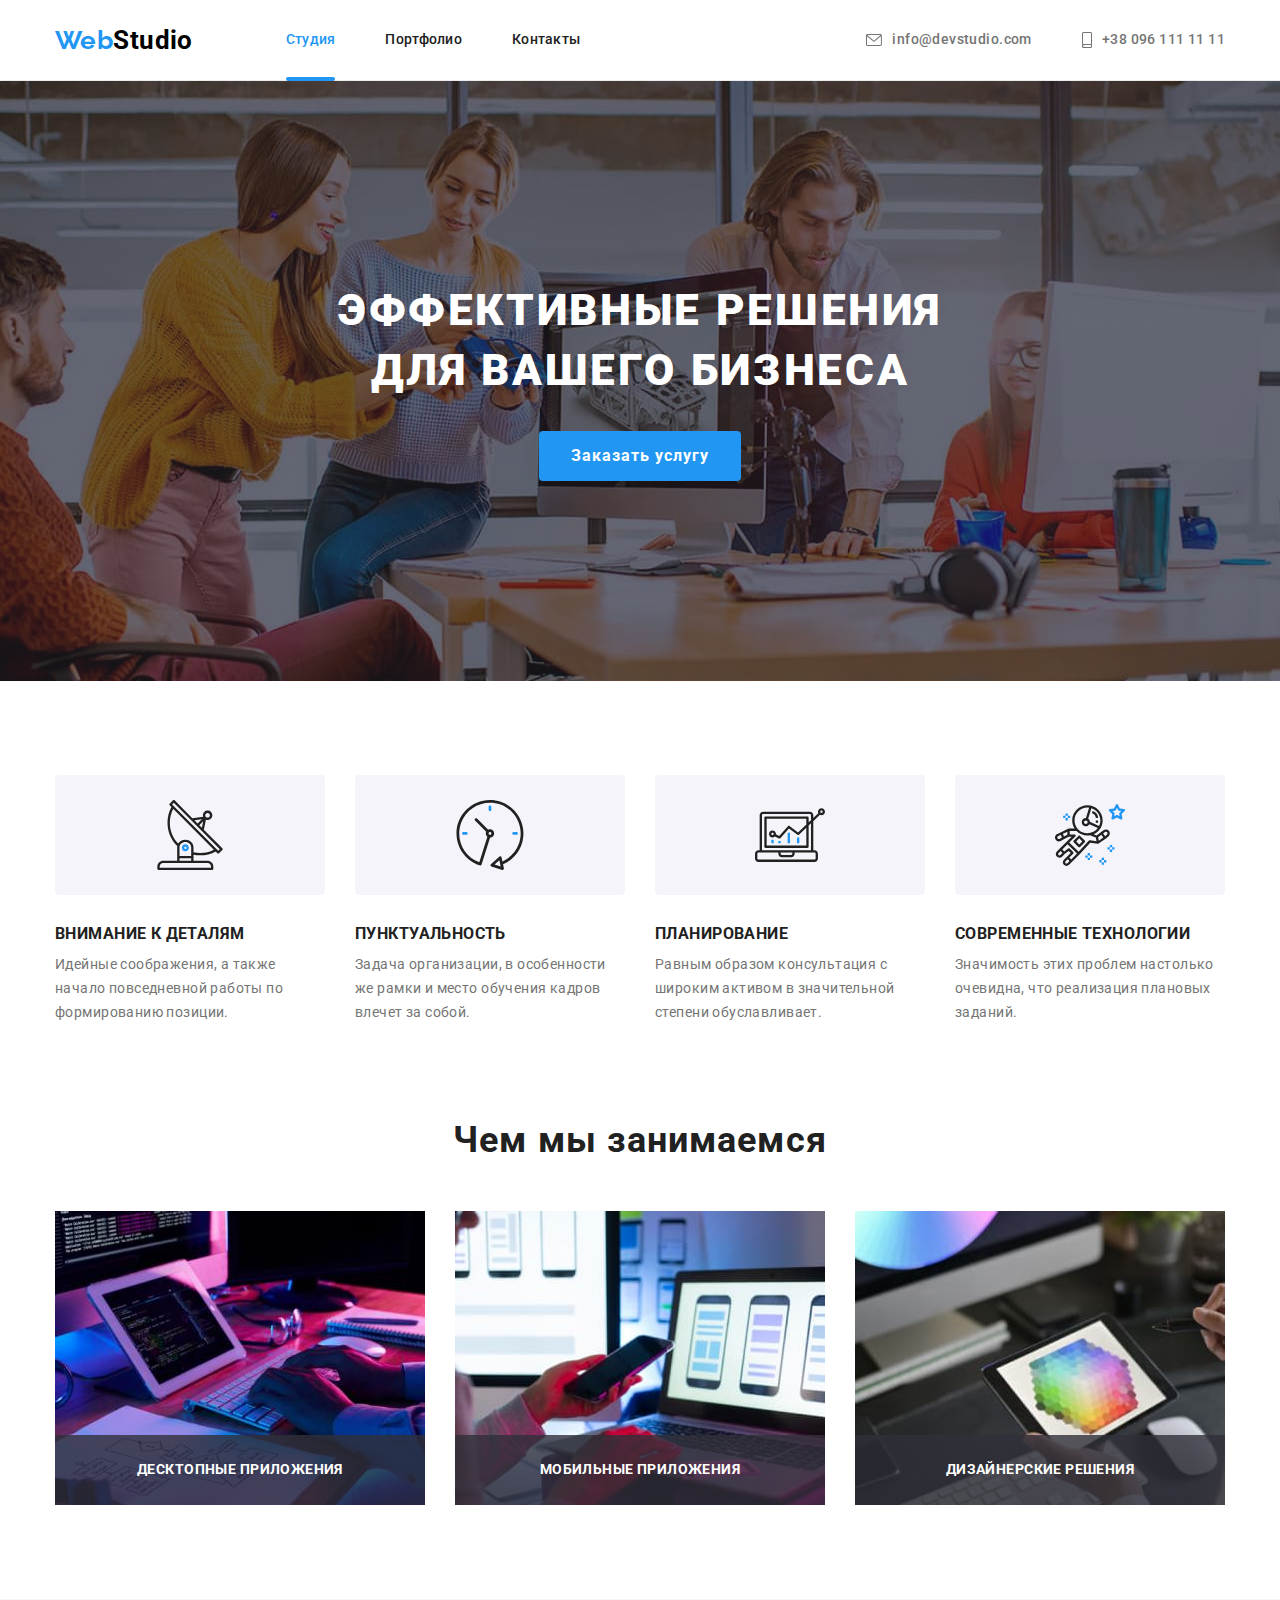
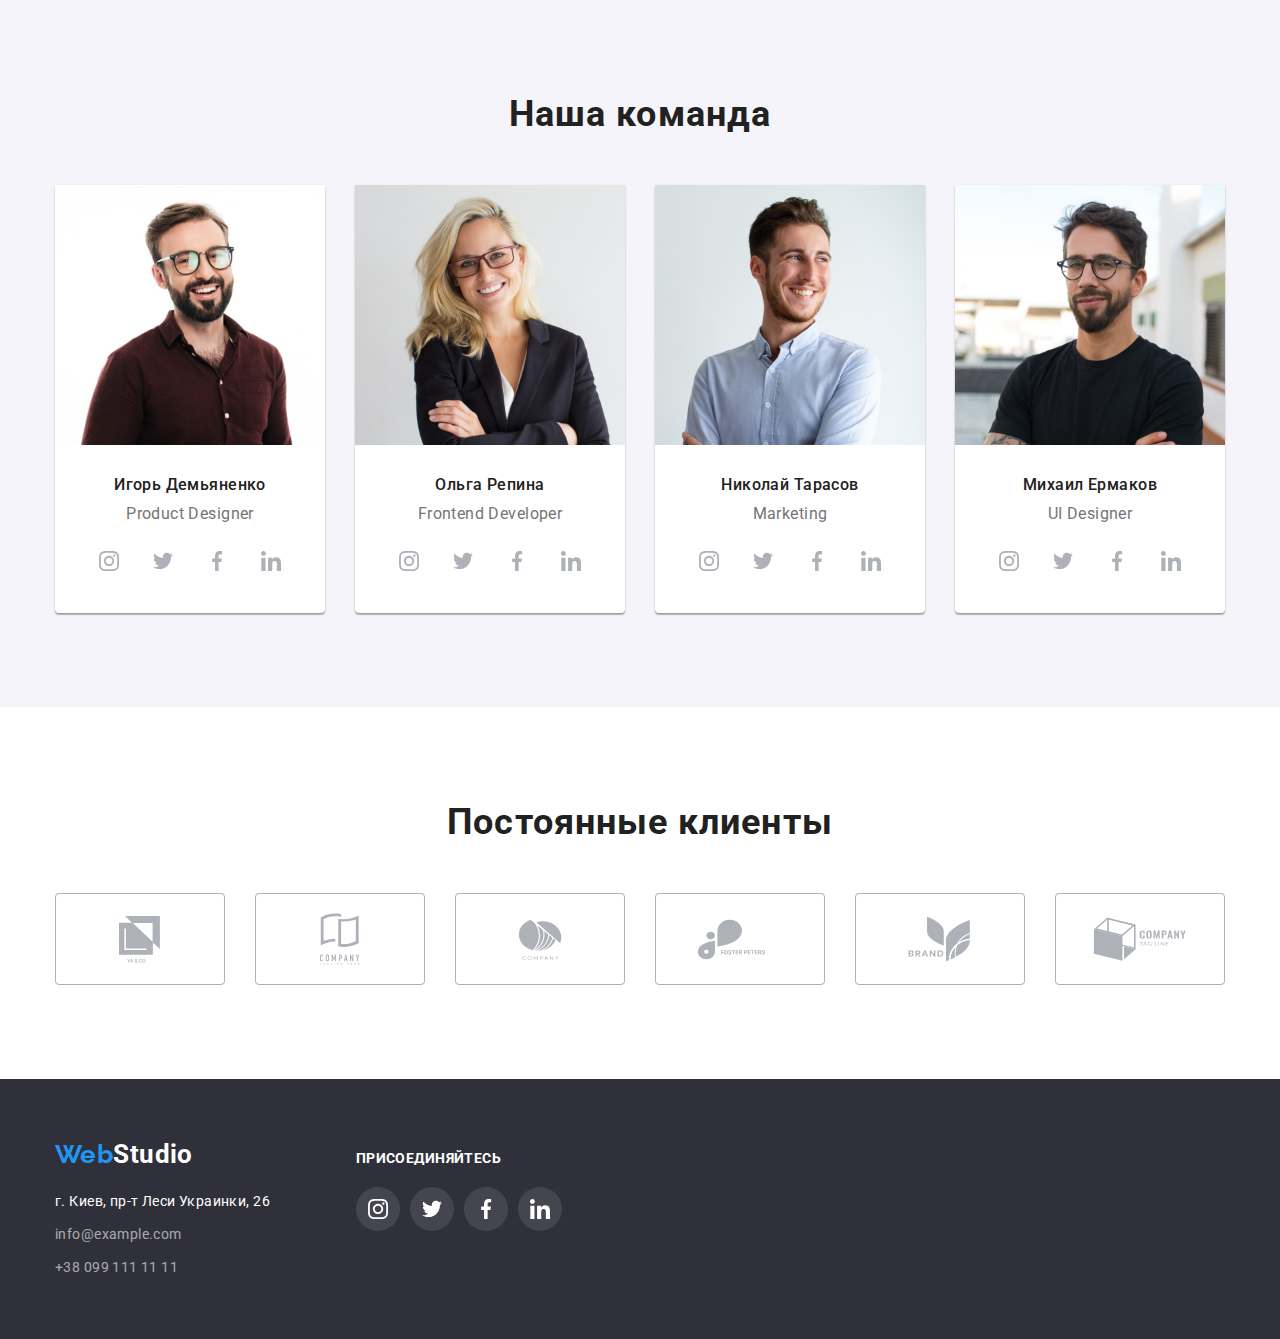
==== index.html @ de64596e "Структура HW-5" ====
<!DOCTYPE html>
<html lang="ru">
  <head>
    <meta charset="UTF-8" />
    <meta http-equiv="X-UA-Compatible" content="IE=edge" />
    <meta name="viewport" content="width=device-width, initial-scale=1.0" />
    <title>WebStudio</title>
    <link rel="preconnect" href="https://fonts.googleapis.com" />
    <link rel="preconnect" href="https://fonts.gstatic.com" crossorigin />
    <link
      href="https://fonts.googleapis.com/css2?family=Raleway:wght@700&family=Roboto:wght@400;500;700;900&display=swap"
      rel="stylesheet"
    />
    <link
      rel="stylesheet"
      href="https://cdnjs.cloudflare.com/ajax/libs/modern-normalize/1.1.0/modern-normalize.min.css"
    />
    <link rel="stylesheet" href="./style.css" />
  </head>
  <body>
    <header class="header">
      <div class="container header-pages">
        <nav class="menu-nav">
          <a href="" class="logo link">Web<span class="header-logo">Studio</span></a>
          <ul class="site-nav list">
            <li class="item active"><a href="" class="site-nav-link link active">Студия</a></li>
            <li class="item">
              <a href="./portfolio.html" class="site-nav-link link">Портфолио</a>
            </li>
            <li class="item"><a href="" class="site-nav-link link">Контакты</a></li>
          </ul>
        </nav>
        <ul class="header-contacts-nav list">
          <li class="item">
            <a href="mailto:info@devstudio.com" class="header-contacts-nav-link link">
              <svg class="header-icon" width="16" height="12">
                <use href="./images/sprite.svg#icon-envelope"></use>
              </svg>
              info@devstudio.com</a
            >
          </li>
          <li class="item">
            <a href="tel:+380961111111" class="header-contacts-nav-link link">
              <svg class="header-icon" width="10" height="16">
                <use href="./images/sprite.svg#icon-smartphone"></use>
              </svg>
              +38 096 111 11 11
            </a>
          </li>
        </ul>
      </div>
    </header>
    <main>
      <div class="overlay">
        <section class="hero">
          <h1 class="hero-title">Эффективные решения <br> для вашего бизнеса</h1>
          <button type="button" class="button" data-modal-open>Заказать услугу</button>
        </section>
      </div>
      <section class="quality section">
        <div class="container">
          <h2 class="visually-hidden">Наши качества</h2>
          <ul class="quality-menu list flex-box">
            <li class="flex-item">
              <div class="quality-bg-icon">
                <svg width="70" height="70">
                  <use href="./images/sprite.svg#icon-antenna"></use>
                </svg>
              </div>
              <h3 class="quality-menu-title">Внимание к деталям</h3>
              <p class="quality-menu-text">
                Идейные соображения, а также начало повседневной работы по формированию позиции.
              </p>
            </li>
            <li class="flex-item">
              <div class="quality-bg-icon">
                <svg width="70" height="70">
                  <use href="./images/sprite.svg#icon-clock"></use>
                </svg>
              </div>
              <h3 class="quality-menu-title">Пунктуальность</h3>
              <p class="quality-menu-text">
                Задача организации, в особенности же рамки и место обучения кадров влечет за собой.
              </p>
            </li>
            <li class="flex-item">
              <div class="quality-bg-icon">
                <svg width="70" height="70">
                  <use href="./images/sprite.svg#icon-diagram"></use>
                </svg>
              </div>
              <h3 class="quality-menu-title">Планирование</h3>
              <p class="quality-menu-text">
                Равным образом консультация с широким активом в значительной степени обуславливает.
              </p>
            </li>
            <li class="flex-item">
              <div class="quality-bg-icon">
                <svg width="70" height="70">
                  <use href="./images/sprite.svg#icon-astronaut"></use>
                </svg>
              </div>
              <h3 class="quality-menu-title">Современные технологии</h3>
              <p class="quality-menu-text">
                Значимость этих проблем настолько очевидна, что реализация плановых заданий.
              </p>
            </li>
          </ul>
        </div>
      </section>

      <section class="work section container">
        <h2 class="title">Чем мы занимаемся</h2>
        <ul class="work-menu flex-box list">
          <li class="flex-item">
            <div class="work-overlay-block"> <img
              src="./images/work-computer.jpg"
              alt="Работа за компьютером"
              width="370"
              height="294"
            />
            <p class="work-overlay-text">Десктопные приложения</p>
          </div>
           

          </li>
          <li class="flex-item">
            <div class="work-overlay-block"> <img src="./images/work-phone.jpg" alt="Работа в телефоне" width="370" height="294" />
            <p class="work-overlay-text">Мобильные приложения</p></div>
          </li>
          <li class="flex-item">
            <div class="work-overlay-block"> <img src="./images/work-tablet.jpg" alt="Работа на планшете" width="370" height="294" />
            <p class="work-overlay-text">Дизайнерские решения</p></div>
          </li>
        </ul>
      </section>
      <section class="team section">
        <div class="container">
          <h2 class="title">Наша команда</h2>
          <ul class="team-menu list flex-box">
            <li class="flex-item">
              <img
                src="./images/igor-demyanenko.jpg"
                alt="Игорь Демьяненко"
                width="270"
                height="260"
              />
              <div class="teammate-name">
                <h3 class="team-menu-title">Игорь Демьяненко</h3>
                <p lang="en" class="team-menu-text">Product Designer</p>
                <ul class="team-item-list social-list list">
                  <li class="social-item">
                    <a href="" class="social-link link" target="_blank" rel="noreferrer noopener"
                      ><svg class="social-icon" aria-label="instagram">
                        <use href="./images/sprite.svg#icon-instagram"></use></svg></a>
                  </li>
                  <li class="social-item">
                    <a href="" class="social-link link" target="_blank" rel="noreferrer noopener">
                      <svg class="social-icon" aria-label="twitter">
                        <use href="./images/sprite.svg#icon-twitter"></use></svg></a>
                  </li>
                  <li class="social-item">
                    <a href="" class="social-link link" target="_blank" rel="noreferrer noopener">
                      <svg class="social-icon" aria-label="facebook">
                        <use href="./images/sprite.svg#icon-facebook"></use></svg></a>
                  </li>
                  <li class="social-item">
                    <a href="" class="social-link link" target="_blank" rel="noreferrer noopener"
                      ><svg class="social-icon" aria-label="linkedin">
                        <use href="./images/sprite.svg#icon-linkedin"></use></svg></a>
                  </li>
                </ul>
              </div>
            </li>
            <li class="flex-item">
              <img src="./images/olga-repina.jpg" alt="Ольга Репина" width="270" height="260" />
              <div class="teammate-name">
                <h3 class="team-menu-title">Ольга Репина</h3>
                <p lang="en" class="team-menu-text">Frontend Developer</p>
                <ul class="team-item-list social-list list">
                  <li class="social-item">
                    <a href="" class="social-link link" target="_blank" rel="noreferrer noopener"
                      ><svg class="social-icon" aria-label="instagram">
                        <use href="./images/sprite.svg#icon-instagram"></use></svg></a>
                  </li>
                  <li class="social-item">
                    <a href="" class="social-link link" target="_blank" rel="noreferrer noopener">
                      <svg class="social-icon" aria-label="twitter">
                        <use href="./images/sprite.svg#icon-twitter"></use></svg></a>
                  </li>
                  <li class="social-item">
                    <a href="" class="social-link link" target="_blank" rel="noreferrer noopener">
                      <svg class="social-icon" aria-label="facebook">
                        <use href="./images/sprite.svg#icon-facebook"></use></svg></a>
                  </li>
                  <li class="social-item">
                    <a href="" class="social-link link" target="_blank" rel="noreferrer noopener"
                      ><svg class="social-icon" aria-label="linkedin">
                        <use href="./images/sprite.svg#icon-linkedin"></use></svg></a>
                  </li>
                </ul>
              </div>
            </li>
            <li class="flex-item">
              <img
                src="./images/nikolay-tarasov.jpg"
                alt="Николай Тарасов"
                width="270"
                height="260"
              />
              <div class="teammate-name">
                <h3 class="team-menu-title">Николай Тарасов</h3>
                <p lang="en" class="team-menu-text">Marketing</p>
                <ul class="team-item-list social-list list">
                  <li class="social-item">
                    <a href="" class="social-link link" target="_blank" rel="noreferrer noopener"
                      ><svg class="social-icon" aria-label="instagram">
                        <use href="./images/sprite.svg#icon-instagram"></use></svg></a>
                  </li>
                  <li class="social-item">
                    <a href="" class="social-link link" target="_blank" rel="noreferrer noopener">
                      <svg class="social-icon" aria-label="twitter">
                        <use href="./images/sprite.svg#icon-twitter"></use></svg></a>
                  </li>
                  <li class="social-item">
                    <a href="" class="social-link link" target="_blank" rel="noreferrer noopener">
                      <svg class="social-icon" aria-label="facebook">
                        <use href="./images/sprite.svg#icon-facebook"></use></svg></a>
                  </li>
                  <li class="social-item">
                    <a href="" class="social-link link" target="_blank" rel="noreferrer noopener"
                      ><svg class="social-icon" aria-label="linkedin">
                        <use href="./images/sprite.svg#icon-linkedin"></use></svg></a>
                  </li>
                </ul>
              </div>
            </li>
            <li class="flex-item">
              <img
                src="./images/mikhail-ermakov.jpg"
                alt="Михаил Ермаков"
                width="270"
                height="260"
              />
              <div class="teammate-name">
                <h3 class="team-menu-title">Михаил Ермаков</h3>
                <p lang="en" class="team-menu-text">UI Designer</p>
                <ul class="team-item-list social-list list">
                  <li class="social-item"> 
                    <a href="" class="social-link link" target="_blank" rel="noreferrer noopener"
                      ><svg class="social-icon" aria-label="instagram">
                        <use href="./images/sprite.svg#icon-instagram"></use></svg></a>
                  </li>
                  <li class="social-item">
                    <a href="" class="social-link link" target="_blank" rel="noreferrer noopener">
                      <svg class="social-icon" aria-label="twitter">
                        <use href="./images/sprite.svg#icon-twitter"></use></svg></a>
                  </li>
                  <li class="social-item">
                    <a href="" class="social-link link" target="_blank" rel="noreferrer noopener">
                      <svg class="social-icon" aria-label="facebook">
                        <use href="./images/sprite.svg#icon-facebook"></use></svg></a>
                  </li>
                  <li class="social-item">
                    <a href="" class="social-link link" target="_blank" rel="noreferrer noopener"
                      ><svg class="social-icon" aria-label="linkedin">
                        <use href="./images/sprite.svg#icon-linkedin"></use></svg></a>
                  </li>
                </ul>
              </div>
            </li>
          </ul>
        </div>
      </section>
      <section class="clients section">
        <div class="container">
          <h2 class="clients-title title">Постоянные клиенты</h2>
          <ul class="clients-list flex-box list">
            <li class="clients-item flex-item">
              <a href="" class="clients-link link" target="_blank" rel="noreferrer noopener">
                <svg class="clients-icon" width="41" height="47">
                  <use href="./images/sprite.svg#icon-client-1"></use>
                </svg>
              </a>
            </li>
            <li class="clients-item flex-item">
              <a href="" class="clients-link link" target="_blank" rel="noreferrer noopener">
                <svg class="clients-icon" width="40" height="52">
                  <use href="./images/sprite.svg#icon-client-2"></use>
                </svg>
              </a>
            </li>
            <li class="clients-item flex-item">
              <a href="" class="clients-link link" target="_blank" rel="noreferrer noopener">
                <svg class="clients-icon" width="44" height="41">
                  <use href="./images/sprite.svg#icon-client-3"></use>
                </svg>
              </a>
            </li>
            <li class="clients-item flex-item">
              <a href="" class="clients-link link" target="_blank" rel="noreferrer noopener">
                <svg class="clients-icon" width="85" height="41">
                  <use href="./images/sprite.svg#icon-client-4"></use>
                </svg>
              </a>
            </li>
            <li class="clients-item flex-item">
              <a href="" class="clients-link link" target="_blank" rel="noreferrer noopener">
                <svg class="clients-icon" width="63" height="46">
                  <use href="./images/sprite.svg#icon-client-5"></use>
                </svg>
              </a>
            </li>
            <li class="clients-item flex-item">
              <a href="" class="clients-link link" target="_blank" rel="noreferrer noopener">
                <svg class="clients-icon" width="94" height="44">
                  <use href="./images/sprite.svg#icon-client-6"></use>
                </svg>
              </a>
            </li>
          </ul>
        </div>
      </section>
    
    </main>
    <footer class="footer">
      <div class="container flex-footer">
        <div class="item-footer">
          <a href="" class="logo link">Web<span class="footer-logo">Studio</span></a>
          <address>
            <p class="footer-address-text">г. Киев, пр-т Леси Украинки, 26</p>
            <ul class="footer-contacts-nav list">
              <li class="item">
                <a href="mailto:info@example.com" class="footer-contacts-nav-link link"
                  >info@example.com</a
                >
              </li>
              <li class="item">
                <a href="tel:+380991111111" class="footer-contacts-nav-link link"
                  >+38 099 111 11 11</a
                >
              </li>
            </ul>
          </address>
        </div>
        <div class="item-footer">
          <strong class="join-title">присоединяйтесь</strong>
          <ul class="social-join-list social-list list">
            <li class="social-item">
              <a href="" class="social-link join-link link" target="_blank" rel="noreferrer noopener"
                ><svg class="social-icon join-icon" aria-label="instagram">
                  <use href="./images/sprite.svg#icon-instagram"></use></svg></a>
            </li>
            <li class="social-item">
              <a href="" class="social-link join-link link" target="_blank" rel="noreferrer noopener">
                <svg class="social-icon join-icon" aria-label="twitter">
                  <use href="./images/sprite.svg#icon-twitter"></use></svg></a>
            </li>
            <li class="social-item">
              <a href="" class="social-link join-link link" target="_blank" rel="noreferrer noopener">
                <svg class="social-icon join-icon" aria-label="facebook">
                  <use href="./images/sprite.svg#icon-facebook"></use></svg></a>
            </li>
            <li class="social-item">
              <a href="" class="social-link join-link link" target="_blank" rel="noreferrer noopener"
                ><svg class="social-icon join-icon" aria-label="linkedin">
                  <use href="./images/sprite.svg#icon-linkedin"></use></svg></a>
            </li>
          </ul>
        </div>
      </div>
    </footer>
    <div class="backdrop is-hidden" data-modal>
      <div class="modal">
        <button type="button" class="modal-button" data-modal-close>
          <svg class="modal-button-icon" width="18" height="18"><use href="./images/sprite.svg#icon-close-black"></use></svg>
        </button>
      </div>
    </div>
    <script src="./js/modal.js"></script>
  </body>
</html>
---- style.css ----
:root {
  --primary-text-color: #757575;
  --secondary-text-color: #212121;
  --accent-color: #2196f3;
  --primary-bg-color: #2f303a;
  --secondary-bg-color: #f5f4fa;
  --white-color: #ffffff;
  --white-transparent-color: rgba(255, 255, 255, 0.6);
  --black-color: #000000;
  --primary-border-color: #ececec;
  --secondary-border-color: #eeeeee;
  --hero-bg-color: #c4c4c4;
  --hero-bg-overlay: rgba(47, 48, 58, 0.4);
  --icon-color: #afb1b8;
  --icon-join-bg-color: rgba(255, 255, 255, 0.1);
  --backdrop-bg-color: rgba(0, 0, 0, 0.2);
  --modal-border-color: rgba(0, 0, 0, 0.1);

  --padding-top: 94px;
  --padding-bottom: 94px;

  --margin-top: 30px;
  --margin-left: 30px;

  --item-num: 4;

  --transition-duration: 250ms;
  --transition-timing-function: cubic-bezier(0.4, 0, 0.2, 1);
}

body {
  background-color: var(--white-color);
  color: var(--primary-text-color);
  font-family: 'Roboto', sans-serif;
  font-size: 14px;
  line-height: 1.7;
  letter-spacing: 0.03em;
}
h1,
h2,
h3,
h4,
h5,
h6,
p,
ul {
  margin: 0;
  padding: 0;
}
img {
  display: block;
  max-width: 100%;
  height: auto;
}

.container {
  width: 1200px;
  margin: 0 auto;
  padding-left: 15px;
  padding-right: 15px;
}
.visually-hidden {
  position: absolute;
  clip: rect(0 0 0 0);
  width: 1px;
  height: 1px;
  margin: -1px;
}
.link {
  text-decoration: none;
}

.list {
  list-style: none;
}
.section {
  padding-top: var(--padding-top);
  padding-bottom: var(--padding-bottom);
}

.flex-box {
  display: flex;
  flex-wrap: wrap;
  margin-top: calc(var(--margin-top) * -1);
  margin-left: calc(var(--margin-left) * -1);
}

.flex-item {
  width: calc(100% / var(--item-num) - var(--margin-left));
  margin-top: var(--margin-top);
  margin-left: var(--margin-left);
}

/* header */
.header {
  border-bottom: 1px solid var(--primary-border-color);
}
.header-pages {
  display: flex;
  align-items: center;
}
.menu-nav {
  display: flex;
  align-items: center;
}
.logo {
  margin-right: 93px;

  font-family: Raleway;
  font-weight: 700;
  font-size: 26px;
  line-height: 1.19;
  color: var(--accent-color);

  transition: color var(--transition-duration) var(--transition-timing-function);
}
.header .logo:hover,
.header .logo:focus {
  color: var(--black-color);
}
.header-logo {
  color: var(--black-color);
  font-family: 'Roboto', sans-serif;
}

.site-nav {
  display: flex;
}

.site-nav > .item:not(:last-child) {
  margin-right: 50px;
}

.site-nav-link {
  display: block;
  padding-top: 32px;
  padding-bottom: 32px;

  font-weight: 500;
  line-height: 1.14;
  letter-spacing: 0.02em;
  color: var(--secondary-text-color);

  transition: color var(--transition-duration) var(--transition-timing-function);
}
.site-nav-link.active {
  color: var(--accent-color);
}
.item.active {
  position: relative;
}
.item.active::after {
  position: absolute;
  content: '';
  bottom: -1px;
  left: 0;
  display: block;
  width: 100%;
  height: 4px;
  background-color: var(--accent-color);
  border-radius: 2px;
}
.header-contacts-nav {
  display: flex;
  margin-left: auto;
}
.header-contacts-nav > .item:not(:last-child) {
  margin-right: 50px;
}
.header-contacts-nav-link {
  font-family: Roboto;
  font-style: normal;
  font-weight: 500;
  line-height: 1.14;
  color: inherit;
  fill: currentColor;
  display: flex;
  align-items: center;

  transition: color var(--transition-duration) var(--transition-timing-function);
}
.header-icon {
  margin-right: 10px;
}
.site-nav-link:hover,
.site-nav-link:focus,
.header-contacts-nav-link:hover,
.header-contacts-nav-link:focus {
  color: var(--accent-color);
}

/* main */
.overlay {
  max-width: 1600px;
  margin-left: auto;
  margin-right: auto;
  background-image: linear-gradient(to right, var(--hero-bg-overlay), var(--hero-bg-overlay)),
    url(./images/hero-bg.jpg);
  background-repeat: no-repeat;
  background-position: center;
  background-size: cover;
  background-color: var(--hero-bg-color);
}
.hero {
  /* Чтобы видеть белый цвет текста */
  padding-top: 200px;
  padding-bottom: 200px;

  text-align: center;
}
.hero-title {
  margin-bottom: 30px;

  font-weight: 900;
  font-size: 44px;
  line-height: 1.36;
  letter-spacing: 0.06em;
  text-transform: uppercase;
  color: var(--white-color);
}
.hero .button {
  padding: 10px 32px;
  border: 0;
  border-radius: 4px;

  font-weight: 700;
  font-size: 16px;
  line-height: 1.88;
  letter-spacing: 0.06em;
  color: var(--white-color);
  background-color: var(--accent-color);
  cursor: pointer;

  transition: color var(--transition-duration) var(--transition-timing-function),
    background-color var(--transition-duration) var(--transition-timing-function);
}
.hero .button:hover,
.hero .button:focus {
  color: var(--secondary-text-color);
  background-color: var(--secondary-bg-color);
}
.quality-bg-icon {
  background-color: #f5f4fa;
  padding-top: 25px;
  padding-bottom: 25px;
  display: flex;
  align-items: center;
  justify-content: center;
  border-radius: 4px;
  margin-bottom: 30px;
}
.quality-menu-title {
  margin-bottom: 10px;

  font-weight: 700;
  line-height: 1.14;
  text-transform: uppercase;
  color: var(--secondary-text-color);
}

.title {
  margin-bottom: 50px;

  font-weight: 700;
  font-size: 36px;
  line-height: 1.17;
  text-align: center;
  letter-spacing: 0.03em;
  color: var(--secondary-text-color);
}

.work.section {
  --padding-top: 0;
}
.work-menu {
  --item-num: 3;
}
.work-overlay-block {
  position: relative;
}
.work-overlay-text {
  position: absolute;
  bottom: 0;
  left: 0;
  right: 0;
  padding-top: 27px;
  padding-bottom: 27px;
  font-weight: 700;
  line-height: 1.14;
  text-align: center;
  text-transform: uppercase;
  background: rgba(47, 48, 58, 0.8);
  color: var(--white-color);
}
.team {
  background-color: var(--secondary-bg-color);
}
.team-menu > .flex-item {
  background-color: var(--white-color);
  box-shadow: 0px 1px 3px rgba(0, 0, 0, 0.12), 0px 1px 1px rgba(0, 0, 0, 0.14),
    0px 2px 1px rgba(0, 0, 0, 0.2);
  border-radius: 0px 0px 4px 4px;
}

.teammate-name {
  padding-top: 30px;
  padding-bottom: 30px;
}
.team-menu-title {
  margin-bottom: 10px;

  font-weight: 500;
  font-size: 16px;
  line-height: 1.19;
  text-align: center;
  color: var(--secondary-text-color);
}
.team-menu-text {
  margin-bottom: 16px;

  font-size: 16px;
  line-height: 1.19;
  text-align: center;
}
.social-list {
  display: flex;
  justify-content: center;
}

.social-item {
  width: 44px;
  height: 44px;
}
.social-item:not(:last-child) {
  margin-right: 10px;
}
.social-link {
  width: 100%;
  height: 100%;
  display: flex;
  justify-content: center;
  align-items: center;

  border-radius: 50%;
  background-color: var(--white-color);

  transition: background-color var(--transition-duration) var(--transition-timing-function);
}
.social-link:hover,
.social-link:focus {
  background-color: var(--accent-color);
}
.social-icon {
  width: 20px;
  height: 20px;
  fill: var(--icon-color);

  transition: fill var(--transition-duration) var(--transition-timing-function);
}
.social-link:hover .social-icon,
.social-link:focus .social-icon {
  fill: var(--white-color);
}

/* Клиенты */

.clients-title {
  margin-bottom: 50px;
}
.clients-list {
  --item-num: 6;
}
.clients-item {
  height: 92px;
}

.clients-link {
  width: 100%;
  height: 100%;
  display: flex;
  justify-content: center;
  align-items: center;
  border: 1px solid var(--icon-color);
  border-radius: 4px;

  transition: border-color var(--transition-duration) var(--transition-timing-function);
}
.clients-link:hover,
.clients-link:focus {
  border-color: var(--accent-color);
}
.clients-icon {
  fill: var(--icon-color);

  transition: fill var(--transition-duration) var(--transition-timing-function);
}
.clients-link:hover .clients-icon,
.clients-link:focus .clients-icon {
  fill: var(--accent-color);
}
/* footer */

.footer {
  padding-top: 60px;
  padding-bottom: 60px;

  /* Чтобы видеть белый цвет текста */
  background-color: var(--primary-bg-color);
}
.flex-footer {
  display: flex;
  align-items: baseline;
}
.item-footer:not(:last-child) {
  margin-right: 70px;
}
.footer .logo {
  display: block;
  margin-bottom: 20px;
}
.footer-logo {
  font-family: 'Roboto', sans-serif;
  color: var(--white-color);
}
.footer .logo:hover,
.footer .logo:focus {
  color: var(--white-color);
}

.footer-address-text {
  margin-bottom: 9px;

  font-style: normal;
  color: var(--white-color);
}

.footer-contacts-nav > .item:not(:last-child) {
  margin-bottom: 9px;
}
.footer-contacts-nav-link {
  font-style: normal;
  color: var(--white-transparent-color);

  transition: color var(--transition-duration) var(--transition-timing-function);
}

.footer-contacts-nav-link:hover,
.footer-contacts-nav-link:focus {
  color: var(--accent-color);
}
.join-title {
  display: inline-block;
  margin-bottom: 20px;

  font-weight: 700;
  font-size: 14px;
  line-height: 1.14;
  text-transform: uppercase;
  color: var(--white-color);
}
.join-link {
  background-color: var(--icon-join-bg-color);

  transition: background-color var(--transition-duration) var(--transition-timing-function);
}
.join-icon {
  fill: var(--white-color);

  transition: fill var(--transition-duration) var(--transition-timing-function);
}
/* portfolio */
.portfolio-filter {
  display: flex;
  margin-bottom: 50px;
  flex-wrap: wrap;
  justify-content: center;
}
.portfolio-filter > .item:not(:last-child) {
  margin-right: 8px;
}
.portfolio-filter .button {
  border-style: none;
  border-radius: 4px;
  padding: 6px 22px;

  cursor: pointer;
  color: var(--secondary-text-color);
  background-color: var(--secondary-bg-color);
  font-weight: 500;
  font-size: 16px;
  line-height: 1.63;

  transition: color var(--transition-duration) var(--transition-timing-function),
    background-color var(--transition-duration) var(--transition-timing-function),
    box-shadow var(--transition-duration) var(--transition-timing-function);
}
.portfolio-filter .active {
  color: var(--white-color);
  background-color: var(--accent-color);

  transition: color var(--transition-duration) var(--transition-timing-function),
    background-color var(--transition-duration) var(--transition-timing-function),
    box-shadow var(--transition-duration) var(--transition-timing-function);
}

.portfolio-filter .button:hover,
.portfolio-filter .button:focus {
  color: var(--white-color);
  background-color: var(--accent-color);
  box-shadow: 0px 3px 1px rgba(0, 0, 0, 0.1), 0px 1px 2px rgba(0, 0, 0, 0.08),
    0px 2px 2px rgba(0, 0, 0, 0.12);
}
.portfolio-work {
  --item-num: 3;
}
.portfolio-link {
  display: block;
  transition: box-shadow var(--transition-duration) var(--transition-timing-function);
}
.portfolio-link:hover,
.portfolio-link:focus {
  box-shadow: 0px 1px 1px rgba(0, 0, 0, 0.12), 0px 4px 4px rgba(0, 0, 0, 0.06),
    1px 4px 6px rgba(0, 0, 0, 0.16);
}
.portfolio-content {
  padding: 20px 24px;
  border-right: 1px solid var(--secondary-border-color);
  border-bottom: 1px solid var(--secondary-border-color);
  border-left: 1px solid var(--secondary-border-color);
}

.portfolio-work-title {
  margin-bottom: 4px;

  font-weight: 700;
  font-size: 18px;
  line-height: 2;
  letter-spacing: 0.06em;
  color: var(--secondary-text-color);
}
.portfolio-work-text {
  font-size: 16px;
  line-height: 1.88;
  color: var(--primary-text-color);
}
.portfolio-overlay-block {
  position: relative;
  overflow: hidden;
}
.portfolio-overlay-text {
  position: absolute;
  top: 0;
  left: 0;
  width: 100%;
  height: 100%;
  padding: 63px 24px;

  font-size: 18px;
  line-height: 1.56;
  color: #ffffff;
  background-color: rgba(33, 150, 243, 0.9);

  transform: translateY(100%);
  transition: transform var(--transition-duration) var(--transition-timing-function);
}
.portfolio-link:hover .portfolio-overlay-text {
  transform: translateY(0);
}

/* Модальное окно */

.backdrop {
  position: fixed;
  top: 0;
  left: 0;
  right: 0;
  bottom: 0;

  background-color: var(--backdrop-bg-color);
  opacity: 1;

  transition: opacity var(--transition-duration) var(--transition-timing-function),
    visibility var(--transition-duration) var(--transition-timing-function);
}
.backdrop.is-hidden {
  visibility: hidden;
  opacity: 0;
  pointer-events: none;
}
.backdrop.is-hidden .modal {
  opacity: 0;

  transform: translate(-50%, -50%) scale(0.1);
}
.modal {
  position: absolute;
  top: 50%;
  left: 50%;
  min-width: 528px;
  min-height: 581px;

  background-color: var(--white-color);
  box-shadow: 0px 1px 3px rgba(0, 0, 0, 0.12), 0px 1px 1px rgba(0, 0, 0, 0.14),
    0px 2px 1px rgba(0, 0, 0, 0.2);
  border-radius: 4px;
  opacity: 1;

  transform: translate(-50%, -50%) scale(1);
  transition: transform var(--transition-duration) var(--transition-timing-function),
    opacity var(--transition-duration) var(--transition-timing-function);
}

.modal-button {
  position: absolute;
  top: 8px;
  right: 8px;
  width: 30px;
  height: 30px;
  border-radius: 50%;
  padding: 0;
  display: flex;
  align-items: center;
  justify-content: center;

  border-style: none;
  border: 1px solid var(--modal-border-color);
  background-color: var(--white-color);
  font-weight: 700;
  cursor: pointer;

  transition: background-color var(--transition-duration) var(--transition-timing-function);
}
.modal-button:hover,
.modal-button:focus {
  background-color: var(--accent-color);
}
.modal-button-icon {
  transition: fill var(--transition-duration) var(--transition-timing-function);
}
.modal-button:hover .modal-button-icon,
.modal-button:focus .modal-button-icon {
  fill: var(--white-color);
}
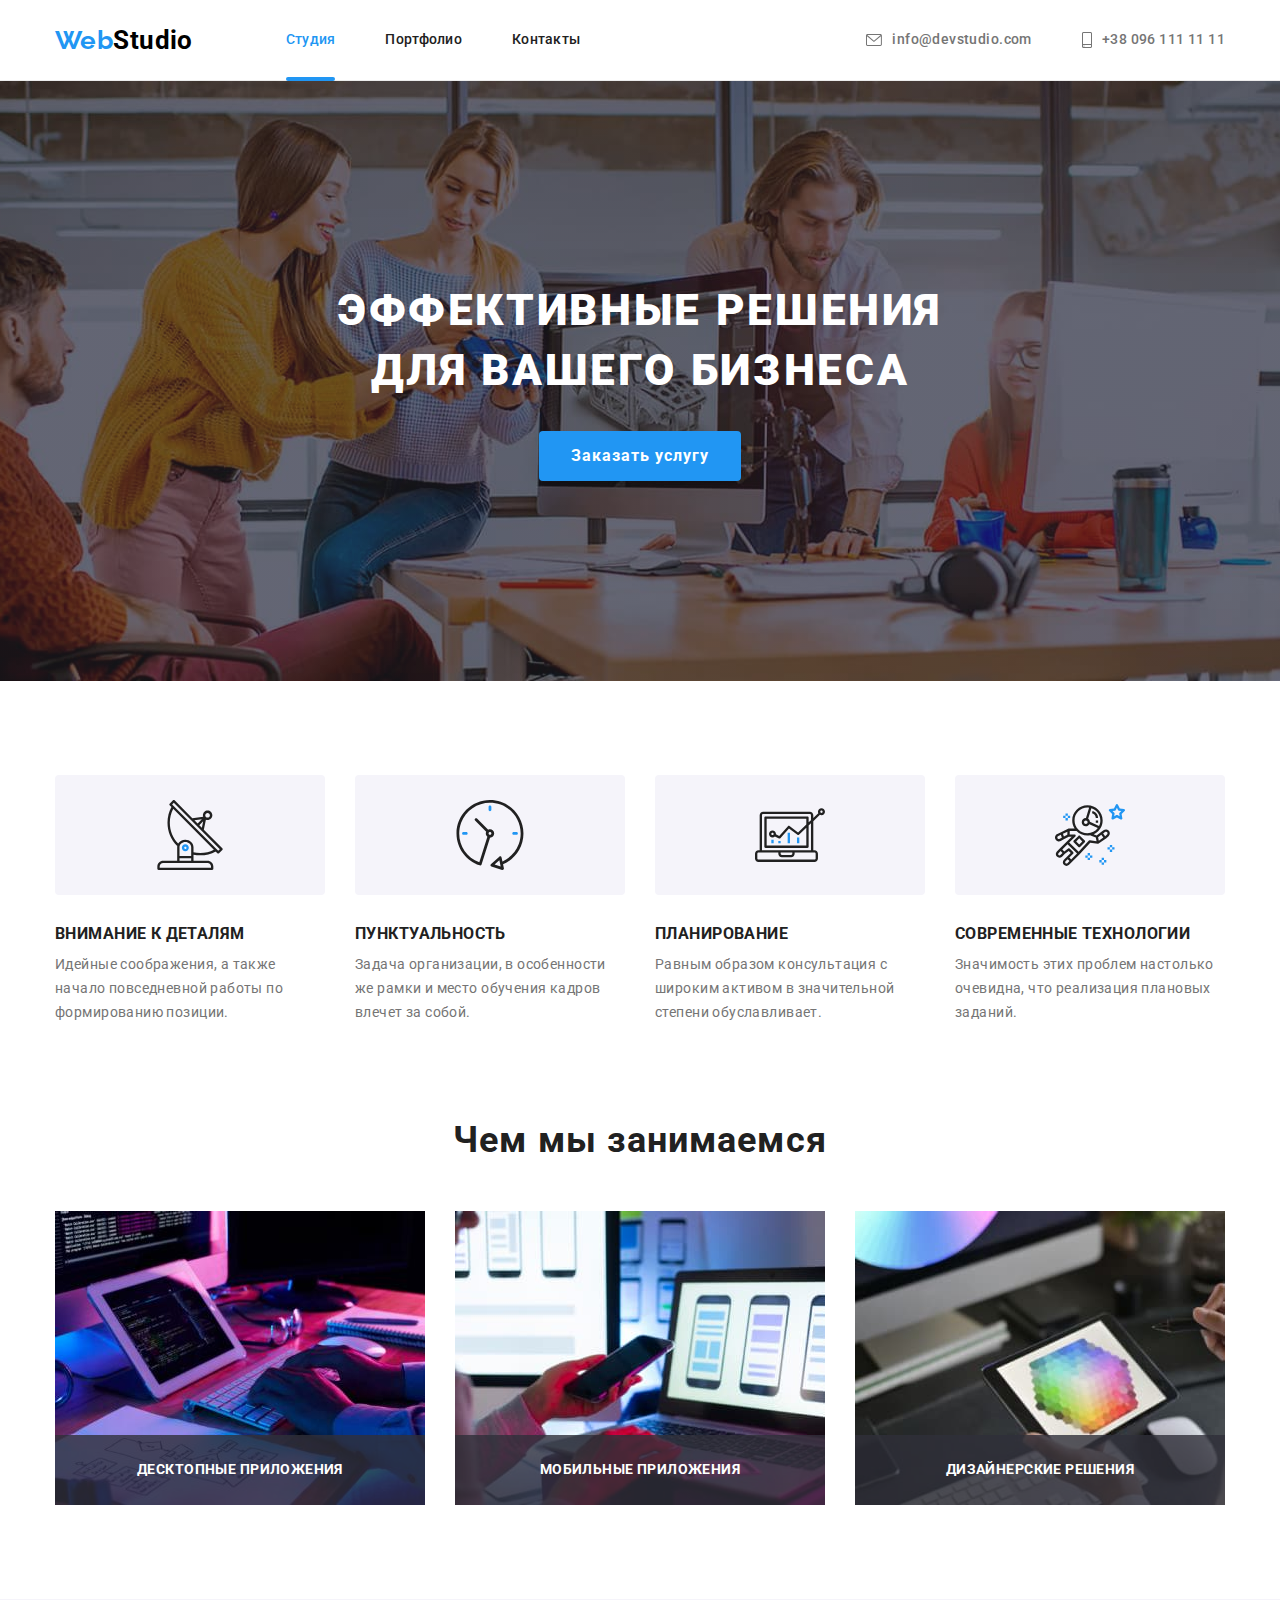
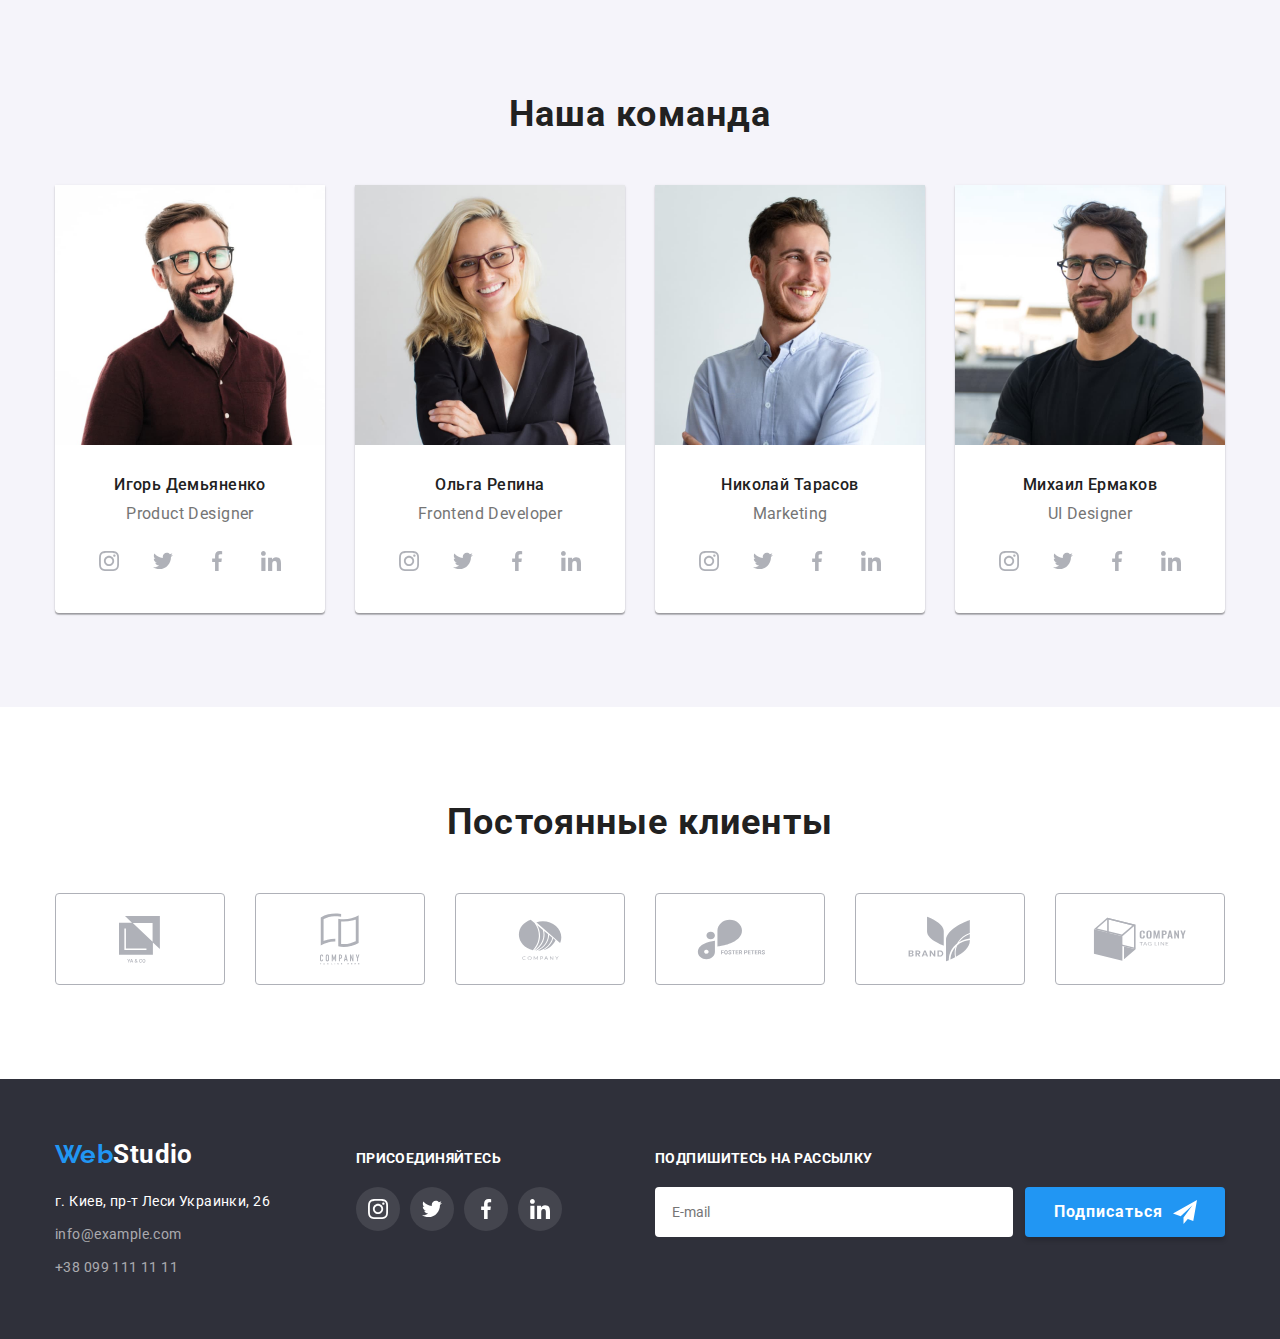
==== commit ff97eee1: "ДЗ-6 Верстка 1.0" ====
--- a/index.html
+++ b/index.html
@@ -53,8 +53,11 @@
     <main>
       <div class="overlay">
         <section class="hero">
-          <h1 class="hero-title">Эффективные решения <br> для вашего бизнеса</h1>
-          <button type="button" class="button" data-modal-open>Заказать услугу</button>
+          <h1 class="hero-title">
+            Эффективные решения <br />
+            для вашего бизнеса
+          </h1>
+          <button type="button" class="btn-page" data-modal-open>Заказать услугу</button>
         </section>
       </div>
       <section class="quality section">
@@ -113,24 +116,32 @@
         <h2 class="title">Чем мы занимаемся</h2>
         <ul class="work-menu flex-box list">
           <li class="flex-item">
-            <div class="work-overlay-block"> <img
-              src="./images/work-computer.jpg"
-              alt="Работа за компьютером"
-              width="370"
-              height="294"
-            />
-            <p class="work-overlay-text">Десктопные приложения</p>
-          </div>
-           
-
+            <div class="work-overlay-block">
+              <img
+                src="./images/work-computer.jpg"
+                alt="Работа за компьютером"
+                width="370"
+                height="294"
+              />
+              <p class="work-overlay-text">Десктопные приложения</p>
+            </div>
           </li>
           <li class="flex-item">
-            <div class="work-overlay-block"> <img src="./images/work-phone.jpg" alt="Работа в телефоне" width="370" height="294" />
-            <p class="work-overlay-text">Мобильные приложения</p></div>
+            <div class="work-overlay-block">
+              <img src="./images/work-phone.jpg" alt="Работа в телефоне" width="370" height="294" />
+              <p class="work-overlay-text">Мобильные приложения</p>
+            </div>
           </li>
           <li class="flex-item">
-            <div class="work-overlay-block"> <img src="./images/work-tablet.jpg" alt="Работа на планшете" width="370" height="294" />
-            <p class="work-overlay-text">Дизайнерские решения</p></div>
+            <div class="work-overlay-block">
+              <img
+                src="./images/work-tablet.jpg"
+                alt="Работа на планшете"
+                width="370"
+                height="294"
+              />
+              <p class="work-overlay-text">Дизайнерские решения</p>
+            </div>
           </li>
         </ul>
       </section>
@@ -152,22 +163,26 @@
                   <li class="social-item">
                     <a href="" class="social-link link" target="_blank" rel="noreferrer noopener"
                       ><svg class="social-icon" aria-label="instagram">
-                        <use href="./images/sprite.svg#icon-instagram"></use></svg></a>
+                        <use href="./images/sprite.svg#icon-instagram"></use></svg
+                    ></a>
                   </li>
                   <li class="social-item">
                     <a href="" class="social-link link" target="_blank" rel="noreferrer noopener">
                       <svg class="social-icon" aria-label="twitter">
-                        <use href="./images/sprite.svg#icon-twitter"></use></svg></a>
+                        <use href="./images/sprite.svg#icon-twitter"></use></svg
+                    ></a>
                   </li>
                   <li class="social-item">
                     <a href="" class="social-link link" target="_blank" rel="noreferrer noopener">
                       <svg class="social-icon" aria-label="facebook">
-                        <use href="./images/sprite.svg#icon-facebook"></use></svg></a>
+                        <use href="./images/sprite.svg#icon-facebook"></use></svg
+                    ></a>
                   </li>
                   <li class="social-item">
                     <a href="" class="social-link link" target="_blank" rel="noreferrer noopener"
                       ><svg class="social-icon" aria-label="linkedin">
-                        <use href="./images/sprite.svg#icon-linkedin"></use></svg></a>
+                        <use href="./images/sprite.svg#icon-linkedin"></use></svg
+                    ></a>
                   </li>
                 </ul>
               </div>
@@ -181,22 +196,26 @@
                   <li class="social-item">
                     <a href="" class="social-link link" target="_blank" rel="noreferrer noopener"
                       ><svg class="social-icon" aria-label="instagram">
-                        <use href="./images/sprite.svg#icon-instagram"></use></svg></a>
+                        <use href="./images/sprite.svg#icon-instagram"></use></svg
+                    ></a>
                   </li>
                   <li class="social-item">
                     <a href="" class="social-link link" target="_blank" rel="noreferrer noopener">
                       <svg class="social-icon" aria-label="twitter">
-                        <use href="./images/sprite.svg#icon-twitter"></use></svg></a>
+                        <use href="./images/sprite.svg#icon-twitter"></use></svg
+                    ></a>
                   </li>
                   <li class="social-item">
                     <a href="" class="social-link link" target="_blank" rel="noreferrer noopener">
                       <svg class="social-icon" aria-label="facebook">
-                        <use href="./images/sprite.svg#icon-facebook"></use></svg></a>
+                        <use href="./images/sprite.svg#icon-facebook"></use></svg
+                    ></a>
                   </li>
                   <li class="social-item">
                     <a href="" class="social-link link" target="_blank" rel="noreferrer noopener"
                       ><svg class="social-icon" aria-label="linkedin">
-                        <use href="./images/sprite.svg#icon-linkedin"></use></svg></a>
+                        <use href="./images/sprite.svg#icon-linkedin"></use></svg
+                    ></a>
                   </li>
                 </ul>
               </div>
@@ -215,22 +234,26 @@
                   <li class="social-item">
                     <a href="" class="social-link link" target="_blank" rel="noreferrer noopener"
                       ><svg class="social-icon" aria-label="instagram">
-                        <use href="./images/sprite.svg#icon-instagram"></use></svg></a>
+                        <use href="./images/sprite.svg#icon-instagram"></use></svg
+                    ></a>
                   </li>
                   <li class="social-item">
                     <a href="" class="social-link link" target="_blank" rel="noreferrer noopener">
                       <svg class="social-icon" aria-label="twitter">
-                        <use href="./images/sprite.svg#icon-twitter"></use></svg></a>
+                        <use href="./images/sprite.svg#icon-twitter"></use></svg
+                    ></a>
                   </li>
                   <li class="social-item">
                     <a href="" class="social-link link" target="_blank" rel="noreferrer noopener">
                       <svg class="social-icon" aria-label="facebook">
-                        <use href="./images/sprite.svg#icon-facebook"></use></svg></a>
+                        <use href="./images/sprite.svg#icon-facebook"></use></svg
+                    ></a>
                   </li>
                   <li class="social-item">
                     <a href="" class="social-link link" target="_blank" rel="noreferrer noopener"
                       ><svg class="social-icon" aria-label="linkedin">
-                        <use href="./images/sprite.svg#icon-linkedin"></use></svg></a>
+                        <use href="./images/sprite.svg#icon-linkedin"></use></svg
+                    ></a>
                   </li>
                 </ul>
               </div>
@@ -246,25 +269,29 @@
                 <h3 class="team-menu-title">Михаил Ермаков</h3>
                 <p lang="en" class="team-menu-text">UI Designer</p>
                 <ul class="team-item-list social-list list">
-                  <li class="social-item"> 
+                  <li class="social-item">
                     <a href="" class="social-link link" target="_blank" rel="noreferrer noopener"
                       ><svg class="social-icon" aria-label="instagram">
-                        <use href="./images/sprite.svg#icon-instagram"></use></svg></a>
+                        <use href="./images/sprite.svg#icon-instagram"></use></svg
+                    ></a>
                   </li>
                   <li class="social-item">
                     <a href="" class="social-link link" target="_blank" rel="noreferrer noopener">
                       <svg class="social-icon" aria-label="twitter">
-                        <use href="./images/sprite.svg#icon-twitter"></use></svg></a>
+                        <use href="./images/sprite.svg#icon-twitter"></use></svg
+                    ></a>
                   </li>
                   <li class="social-item">
                     <a href="" class="social-link link" target="_blank" rel="noreferrer noopener">
                       <svg class="social-icon" aria-label="facebook">
-                        <use href="./images/sprite.svg#icon-facebook"></use></svg></a>
+                        <use href="./images/sprite.svg#icon-facebook"></use></svg
+                    ></a>
                   </li>
                   <li class="social-item">
                     <a href="" class="social-link link" target="_blank" rel="noreferrer noopener"
                       ><svg class="social-icon" aria-label="linkedin">
-                        <use href="./images/sprite.svg#icon-linkedin"></use></svg></a>
+                        <use href="./images/sprite.svg#icon-linkedin"></use></svg
+                    ></a>
                   </li>
                 </ul>
               </div>
@@ -321,7 +348,6 @@
           </ul>
         </div>
       </section>
-    
     </main>
     <footer class="footer">
       <div class="container flex-footer">
@@ -347,34 +373,92 @@
           <strong class="join-title">присоединяйтесь</strong>
           <ul class="social-join-list social-list list">
             <li class="social-item">
-              <a href="" class="social-link join-link link" target="_blank" rel="noreferrer noopener"
+              <a
+                href=""
+                class="social-link join-link link"
+                target="_blank"
+                rel="noreferrer noopener"
                 ><svg class="social-icon join-icon" aria-label="instagram">
-                  <use href="./images/sprite.svg#icon-instagram"></use></svg></a>
+                  <use href="./images/sprite.svg#icon-instagram"></use></svg
+              ></a>
             </li>
             <li class="social-item">
-              <a href="" class="social-link join-link link" target="_blank" rel="noreferrer noopener">
+              <a
+                href=""
+                class="social-link join-link link"
+                target="_blank"
+                rel="noreferrer noopener"
+              >
                 <svg class="social-icon join-icon" aria-label="twitter">
-                  <use href="./images/sprite.svg#icon-twitter"></use></svg></a>
+                  <use href="./images/sprite.svg#icon-twitter"></use></svg
+              ></a>
             </li>
             <li class="social-item">
-              <a href="" class="social-link join-link link" target="_blank" rel="noreferrer noopener">
+              <a
+                href=""
+                class="social-link join-link link"
+                target="_blank"
+                rel="noreferrer noopener"
+              >
                 <svg class="social-icon join-icon" aria-label="facebook">
-                  <use href="./images/sprite.svg#icon-facebook"></use></svg></a>
+                  <use href="./images/sprite.svg#icon-facebook"></use></svg
+              ></a>
             </li>
             <li class="social-item">
-              <a href="" class="social-link join-link link" target="_blank" rel="noreferrer noopener"
+              <a
+                href=""
+                class="social-link join-link link"
+                target="_blank"
+                rel="noreferrer noopener"
                 ><svg class="social-icon join-icon" aria-label="linkedin">
-                  <use href="./images/sprite.svg#icon-linkedin"></use></svg></a>
+                  <use href="./images/sprite.svg#icon-linkedin"></use></svg
+              ></a>
             </li>
           </ul>
+        </div>
+        <div class="item-footer mailing-block">
+          <b class="mailing-title">Подпишитесь на рассылку</b>
+          <form class="mailing-form">
+            <input type="mail" name="mailing-email" placeholder="E-mail" class="mailing-input" />
+            <button type="submit" class="mailing-btn">
+              Подписаться
+              <svg width="24" height="24"><use href="./images/icon.svg#icon-send"></use></svg>
+            </button>
+          </form>
         </div>
       </div>
     </footer>
     <div class="backdrop is-hidden" data-modal>
       <div class="modal">
         <button type="button" class="modal-button" data-modal-close>
-          <svg class="modal-button-icon" width="18" height="18"><use href="./images/sprite.svg#icon-close-black"></use></svg>
+          <svg class="modal-button-icon" width="18" height="18">
+            <use href="./images/sprite.svg#icon-close-black"></use>
+          </svg>
         </button>
+        <div class="modal-container">
+          <p class="modal-title">Оставьте свои данные, мы вам перезвоним</p>
+          <form class="modal-form">
+            <label for="name" class="modal-label">Имя</label>
+            <input type="text" class="modal-input" name="name" id="name" />
+            <label for="tel" class="modal-label">Телефон</label>
+            <input type="tel" class="modal-input" name="telephone" id="tel" />
+            <label for="email" class="modal-label">Почта</label>
+            <input type="mail" class="modal-input" name="email" id="email" />
+            <label for="comment" class="modal-label">Комментарий</label>
+            <textarea
+              name="comment"
+              id="comment"
+              placeholder="Введите текст"
+              class="modal-comment modal-input"
+            ></textarea>
+
+            <label for="agreement" class="agreement-text"
+              ><input type="checkbox" name="agreement" id="agreement" />Соглашаюсь с рассылкой и
+              принимаю <a href="" class="agreement-link">Условия договора</a></label
+            >
+            <button type="submit" class="btn-page">Отправить</button>
+          </form>
+        </div>
       </div>
     </div>
     <script src="./js/modal.js"></script>
--- a/style.css
+++ b/style.css
@@ -218,10 +218,14 @@
   text-transform: uppercase;
   color: var(--white-color);
 }
-.hero .button {
+.btn-page {
+  display: block;
+  margin-left: auto;
+  margin-right: auto;
   padding: 10px 32px;
   border: 0;
   border-radius: 4px;
+  min-width: 200px;
 
   font-weight: 700;
   font-size: 16px;
@@ -230,12 +234,13 @@
   color: var(--white-color);
   background-color: var(--accent-color);
   cursor: pointer;
+  box-shadow: 0px 4px 4px rgba(0, 0, 0, 0.15);
 
   transition: color var(--transition-duration) var(--transition-timing-function),
     background-color var(--transition-duration) var(--transition-timing-function);
 }
-.hero .button:hover,
-.hero .button:focus {
+.btn-page:hover,
+.btn-page:focus {
   color: var(--secondary-text-color);
   background-color: var(--secondary-bg-color);
 }
@@ -411,7 +416,7 @@
   display: flex;
   align-items: baseline;
 }
-.item-footer:not(:last-child) {
+.item-footer:first-child {
   margin-right: 70px;
 }
 .footer .logo {
@@ -467,6 +472,54 @@
   fill: var(--white-color);
 
   transition: fill var(--transition-duration) var(--transition-timing-function);
+}
+.mailing-block {
+  margin-left: auto;
+}
+.mailing-form {
+  display: flex;
+}
+.mailing-title {
+  display: inline-block;
+  margin-bottom: 20px;
+
+  font-weight: 700;
+  font-size: 14px;
+  line-height: 1.14;
+  text-transform: uppercase;
+  color: var(--white-color);
+}
+.mailing-input {
+  min-width: 358px;
+  height: 50px;
+  padding: 15px 16px;
+  border: 1px solid rgba(255, 255, 255, 0.3);
+  margin-right: 12px;
+
+  box-sizing: border-box;
+  border-radius: 4px;
+}
+.mailing-input:focus {
+  outline: none;
+  border-color: var(--accent-color);
+}
+.mailing-btn {
+  display: flex;
+  min-width: 200px;
+  padding: 10px 28px 10px 29px;
+  align-items: center;
+  justify-content: space-between;
+
+  letter-spacing: 0.06em;
+  border-style: none;
+  background: var(--accent-color);
+  box-shadow: 0px 4px 4px rgba(0, 0, 0, 0.15);
+  border-radius: 4px;
+  font-weight: 700;
+  font-size: 16px;
+  line-height: 1.88;
+  color: var(--white-color);
+  cursor: pointer;
 }
 /* portfolio */
 .portfolio-filter {
@@ -563,7 +616,8 @@
   transform: translateY(100%);
   transition: transform var(--transition-duration) var(--transition-timing-function);
 }
-.portfolio-link:hover .portfolio-overlay-text {
+.portfolio-link:hover .portfolio-overlay-text,
+.portfolio-link:focus .portfolio-overlay-text {
   transform: translateY(0);
 }
 
@@ -630,14 +684,57 @@
 
   transition: background-color var(--transition-duration) var(--transition-timing-function);
 }
-.modal-button:hover,
-.modal-button:focus {
-  background-color: var(--accent-color);
-}
+
 .modal-button-icon {
   transition: fill var(--transition-duration) var(--transition-timing-function);
 }
 .modal-button:hover .modal-button-icon,
 .modal-button:focus .modal-button-icon {
-  fill: var(--white-color);
-}
+  fill: var(--accent-color);
+}
+.modal-container {
+  padding: 40px;
+}
+.modal-title {
+  font-weight: 700;
+  font-size: 20px;
+  line-height: 1.15;
+  color: var(--secondary-text-color);
+  margin-bottom: 12px;
+  text-align: center;
+}
+
+.modal-form > .modal-label {
+  font-size: 12px;
+  line-height: 1.17;
+  letter-spacing: 0.01em;
+}
+
+.modal-input {
+  width: 100%;
+  height: 40px;
+  margin-bottom: 10px;
+  border: 1px solid rgba(33, 33, 33, 0.2);
+  border-radius: 4px;
+  background-color: none;
+}
+
+.modal-input:focus,
+.modal-input:hover {
+  border-color: var(--accent-color);
+  outline: none;
+}
+.modal-comment {
+  height: 120px;
+  padding: 12px 16px;
+  resize: none;
+  margin-bottom: 20px;
+}
+.agreement-text {
+  display: inline-block;
+  margin-bottom: 30px;
+}
+.agreement-link {
+  text-decoration-line: underline;
+  color: var(--accent-color);
+}
